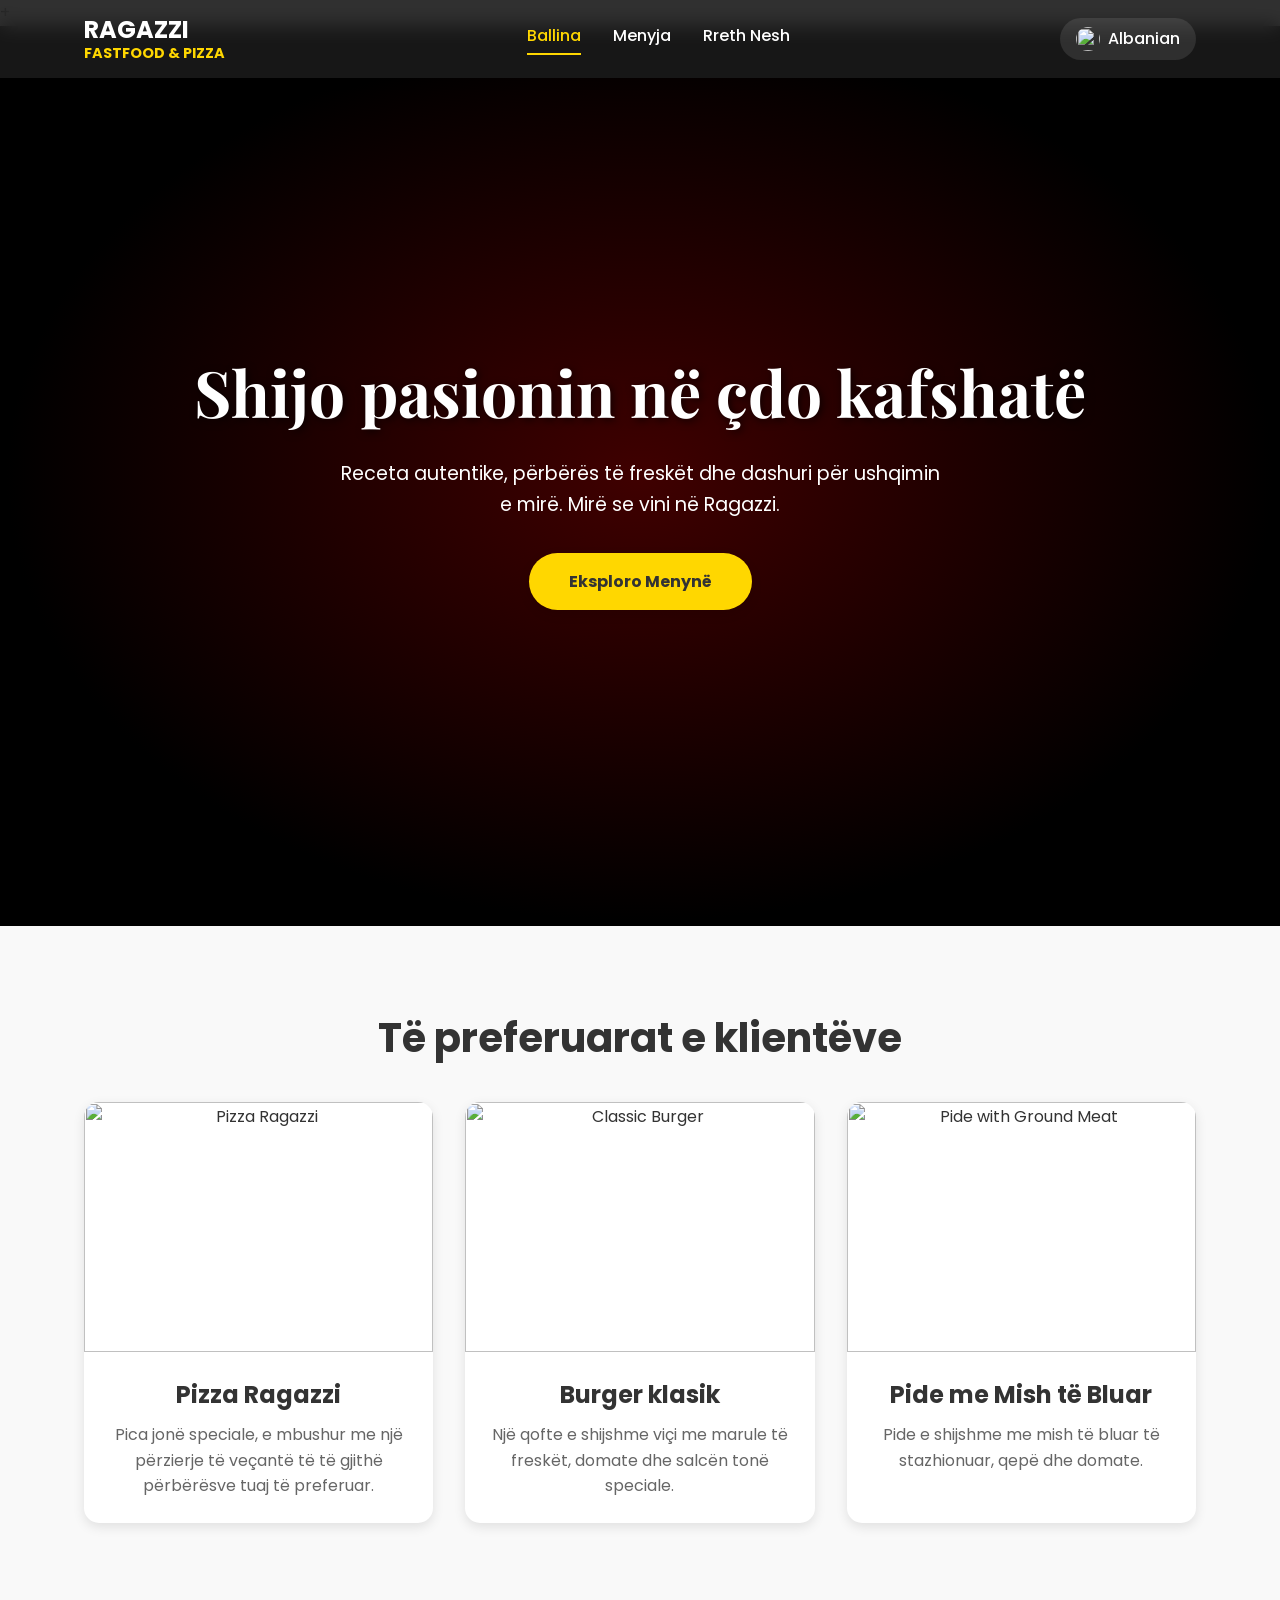
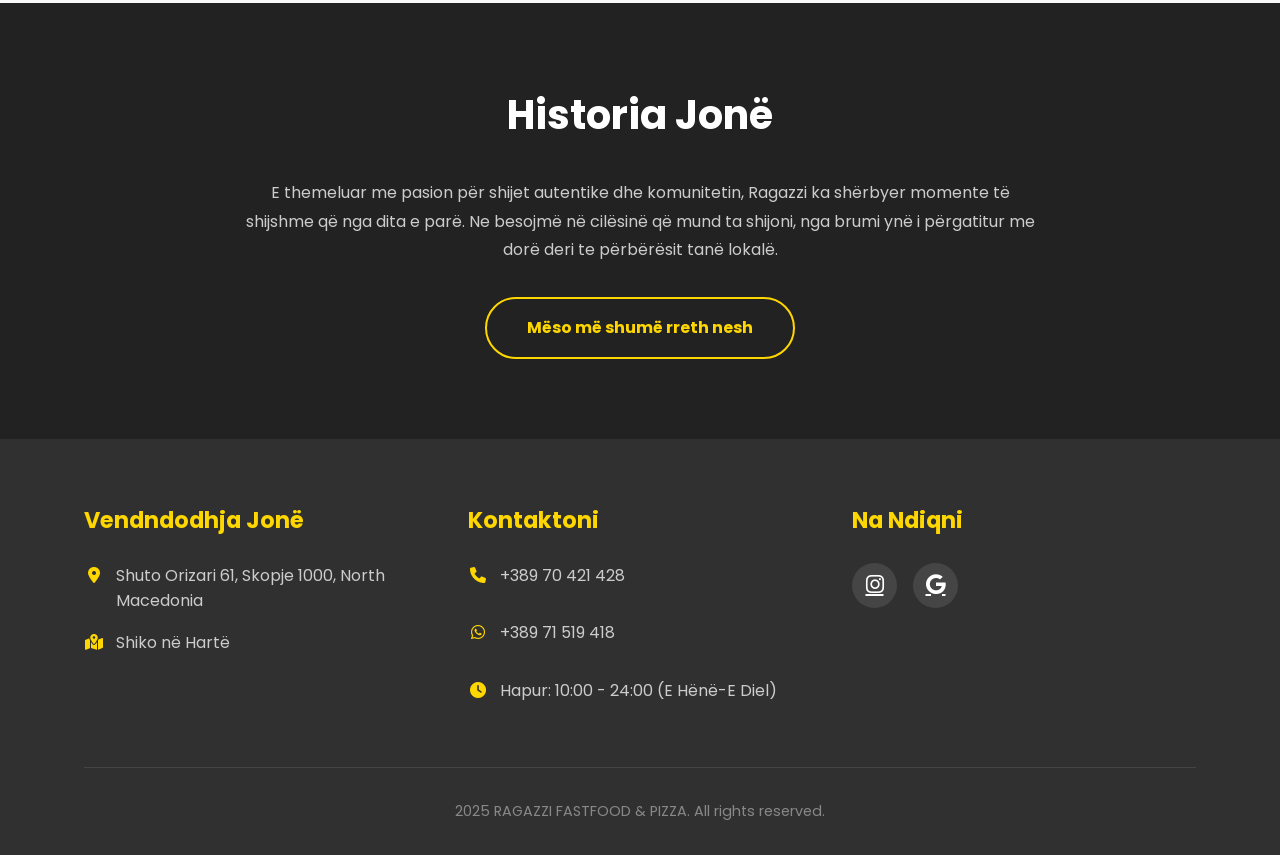
==== index.html @ 3dfbdd06 "Update index.html" ====
+<!DOCTYPE html>
<html lang="en">
<head>
    <meta charset="UTF-8">
    <meta name="viewport" content="width=device-width, initial-scale=1.0">
    <meta name="description" content="Experience the best pizza and fast food in Skopje at Ragazzi. We serve authentic recipes made with fresh ingredients, from signature pizzas to juicy burgers. Taste the passion!">
    <title>RAGAZZI FASTFOOD & PIZZA - Authentic Italian Taste</title>
    
    <!-- Google Fonts and Font Awesome -->
    <link rel="preconnect" href="https://fonts.googleapis.com">
    <link rel="preconnect" href="https://fonts.gstatic.com" crossorigin>
    <link href="https://fonts.googleapis.com/css2?family=Poppins:wght@300;400;500;600;700&family=Playfair+Display:wght@700&display=swap" rel="stylesheet">
    <link rel="stylesheet" href="https://cdnjs.cloudflare.com/ajax/libs/font-awesome/6.0.0-beta3/css/all.min.css">
    
    <!-- Stylesheet -->
    <link rel="stylesheet" href="styles.css">

    <!-- === FAVICON & APP ICONS (NEW) === -->
    <link rel="apple-touch-icon" sizes="180x180" href="logo.png">
    <link rel="icon" type="image/png" sizes="32x32" href="logo.png">
    <link rel="icon" type="image/png" sizes="16x16" href="logo.png">
    <link rel="shortcut icon" href="logo.png">
</head>
<body>
    <div id="floating-elements"></div>

    <header class="header">
        <div class="container">
            <div class="logo">RAGAZZI<br><span>FASTFOOD & PIZZA</span></div>
            <nav class="main-nav">
                <a href="#home" class="active" data-page="home-page" data-lang="home">Home</a>
                <a href="#menu" data-page="menu-page" data-lang="menu">Menu</a>
                <a href="about.html" data-lang="about">About Us</a>
            </nav>
            <div class="header-actions">
                <div class="language-switcher">
                    <div class="selected-lang">
                        <img src="https://flagcdn.com/gb.svg" alt="English Flag">
                        <span data-lang-key="en">English</span>
                    </div>
                    <div class="lang-dropdown">
                        <a href="#" data-lang-code="en"><img src="https://flagcdn.com/gb.svg" alt="English Flag"> English</a>
                        <a href="#" data-lang-code="sq"><img src="https://flagcdn.com/al.svg" alt="Albanian Flag"> Albanian</a>
                        <a href="#" data-lang-code="mk"><img src="https://flagcdn.com/mk.svg" alt="Macedonian Flag"> Macedonian</a>
                        <a href="#" data-lang-code="tr"><img src="https://flagcdn.com/tr.svg" alt="Turkish Flag"> Turkish</a>
                    </div>
                </div>
                <div class="mobile-nav-toggle"><i class="fas fa-bars"></i></div>
            </div>
        </div>
    </header>

    <main>
        <section id="home-page" class="page">
            <div class="hero">
                <div class="hero-content">
                    <h1 data-lang="heroTitle">Taste the Passion in Every Slice</h1>
                    <p data-lang="heroSubtitle">Authentic recipes, fresh ingredients, and a love for great food. Welcome to Ragazzi.</p>
                    <a href="#menu" class="btn-primary page-switcher" data-page="menu-page" data-lang="exploreMenu">Explore Our Menu</a>
                </div>
            </div>

            <section class="featured-items">
                <div class="container">
                    <h2 data-lang="fanFavorites">Our Fan Favorites</h2>
                    <div class="items-grid">
                        <a href="#" class="item-card" data-menu-target="PIZZA" data-item-target="PIZZA RAGAZZI">
                            <img src="https://i.imgur.com/6N3P5gn.png" alt="Pizza Ragazzi" onerror="this.onerror=null;this.src='https://placehold.co/400x250/ccc/fff?text=Pizza+Ragazzi';">
                            <h3 data-lang="fanPizzaTitle">Pizza Ragazzi</h3>
                            <p data-lang="fanPizzaDesc">Our signature pizza, loaded with a special mix of all your favorite toppings.</p>
                        </a>
                        <a href="#" class="item-card" data-menu-target="BURGER" data-item-target="CLASSIC BURGER">
                            <img src="https://i.imgur.com/j4XFRfn.png" alt="Classic Burger" onerror="this.onerror=null;this.src='https://placehold.co/400x250/ccc/fff?text=Classic+Burger';">
                            <h3 data-lang="fanBurgerTitle">Classic Burger</h3>
                            <p data-lang="fanBurgerDesc">A juicy beef patty with fresh lettuce, tomato, and our signature sauce.</p>
                        </a>
                        <a href="#" class="item-card" data-menu-target="PIDE" data-item-target="PIDE WITH GROUND MEAT">
                            <img src="https://i.imgur.com/iV8bvsY.png" alt="Pide with Ground Meat" onerror="this.onerror=null;this.src='https://placehold.co/400x250/ccc/fff?text=Pide';">
                            <h3 data-lang="fanPideTitle">Pide Me Mish Te Bluar</h3>
                            <p data-lang="fanPideDesc">Flavorful flatbread with seasoned ground meat, onions, and tomatoes.</p>
                        </a>
                    </div>
                </div>
            </section>

            <section class="about-preview">
                <div class="container">
                    <div class="about-preview-content">
                        <h2 data-lang="ourStory">Our Story</h2>
                        <p data-lang="ourStoryPreview">Founded on a passion for authentic flavors and community, Ragazzi has been serving up delicious moments since day one. We believe in quality you can taste, from our hand-tossed dough to our locally sourced ingredients.</p>
                        <a href="about.html" class="btn-secondary" data-lang="learnMore">Learn More About Us</a>
                    </div>
                </div>
            </section>
        </section>

        <section id="menu-page" class="page">
             <div id="menu-page-container">
                <nav class="menu-nav-links desktop-nav">
                    <a href="#" class="active" data-menu="PIZZA" data-lang="menu_cat_pizza">PIZZA</a>
                    <a href="#" data-menu="BAGUETTE" data-lang="menu_cat_baguette">BAGUETTE</a>
                    <a href="#" data-menu="PIDE" data-lang="menu_cat_pide">PIDE</a>
                    <a href="#" data-menu="PORTION" data-lang="menu_cat_portion">PORTION</a>
                    <a href="#" data-menu="TOSTA" data-lang="menu_cat_tosta">TOAST</a>
                    <a href="#" data-menu="BURGER" data-lang="menu_cat_burger">BURGER</a>
                    <a href="#" data-menu="LAHMAXHUN" data-lang="menu_cat_lahmacun">LAHMAJUN</a>
                    <a href="#" data-menu="PIZZA FOR KIDS" data-lang="menu_cat_pizza_for_kids">PIZZA FOR KIDS</a>
                    <a href="#" data-menu="EXTRAS" data-lang="menu_cat_extras">EXTRAS</a>
                </nav>
                
                <div class="category-scroller-container mobile-nav">
                    <div class="category-scroller">
                        <a href="#" class="category-chip active" data-menu="PIZZA"><i class="fas fa-pizza-slice"></i><span data-lang="menu_cat_pizza">PIZZA</span></a>
                        <a href="#" class="category-chip" data-menu="BURGER"><i class="fas fa-burger"></i><span data-lang="menu_cat_burger">BURGER</span></a>
                        <a href="#" class="category-chip" data-menu="PIDE"><i class="fas fa-stroopwafel"></i><span data-lang="menu_cat_pide">PIDE</span></a>
                        <a href="#" class="category-chip" data-menu="BAGUETTE"><i class="fas fa-bread-slice"></i><span data-lang="menu_cat_baguette">BAGUETTE</span></a>
                        <a href="#" class="category-chip" data-menu="LAHMAXHUN"><i class="fas fa-utensils"></i><span data-lang="menu_cat_lahmacun">LAHMAJUN</span></a>
                        <a href="#" class="category-chip" data-menu="PORTION"><i class="fas fa-plate-wheat"></i><span data-lang="menu_cat_portion">PORTION</span></a>
                        <a href="#" class="category-chip" data-menu="TOSTA"><i class="fas fa-tarp"></i><span data-lang="menu_cat_tosta">TOAST</span></a>
                        <a href="#" class="category-chip" data-menu="PIZZA FOR KIDS"><i class="fas fa-child"></i><span data-lang="menu_cat_pizza_for_kids">PIZZA FOR KIDS</span></a>
                        <a href="#" class="category-chip" data-menu="EXTRAS"><i class="fas fa-plus-square"></i><span data-lang="menu_cat_extras">EXTRAS</span></a>
                    </div>
                </div>

                <div class="container">
                    <h1 id="menu-title">Pick Your Pizza</h1>
                    <div class="pizza-display">
                        <div class="size-selector-vertical">
                            <div class="size-option active" data-size="small">S</div>
                            <div class="size-option" data-size="medium">M</div>
                            <div class="size-option" data-size="family">F</div>
                        </div>
                        <div class="pizza-content">
                            <div class="pizza-image-container">
                                <img id="pizza-image" src="https://i.imgur.com/YSLS4Pp.png" alt="Food item">
                            </div>
                            <div class="pizza-info">
                                <h2 id="pizza-name">Item Name</h2>
                                <p id="pizza-description" class="pizza-description">Description will appear here</p>
                            </div>
                            <div class="ingredients" id="ingredients-list"></div>
                            <div class="pizza-navigation">
                                <button id="prev-pizza" class="nav-btn"><i class="fas fa-chevron-left"></i></button>
                                <button id="order-now-btn" class="order-now-btn" data-lang="orderNow">Order Now</button>
                                <button id="next-pizza" class="nav-btn"><i class="fas fa-chevron-right"></i></button>
                            </div>
                        </div>
                    </div>
                </div>
            </div>
        </section>
    </main>

    <div id="phone-modal" class="phone-modal">
        <div class="phone-modal-content">
            <span class="close-modal">×</span>
            <h3 data-lang="modalTitle">Call or Message Us</h3>
            <p data-lang="modalSubtitle">Please choose an option below:</p>
            <a href="tel:+38970421428" class="phone-number"><i class="fas fa-phone"></i> <span data-lang="callUs">Call Us</span></a>
            <a href="https://wa.me/38971519418" target="_blank" class="whatsapp-btn"><i class="fab fa-whatsapp"></i> <span data-lang="chatOnWhatsApp">Chat on WhatsApp</span></a>
            <p class="opening-hours" data-lang="openingHours">We're open: 10:00 AM - 12:00 AM</p>
        </div>
    </div>

    <footer class="footer">
        <div class="container">
            <div class="footer-content">
                <div class="footer-section">
                    <h3 data-lang="footerLocation">Our Location</h3>
                    <p><i class="fas fa-map-marker-alt"></i> <span>Shuto Orizari 61, Skopje 1000, North Macedonia</span></p>
                    <p><a href="https://www.google.com/maps/dir//Shuto+Orizari+61,+Skopje+1000,+North+Macedonia/@42.0305661,21.3462518,12z/data=!3m1!4b1!4m8!4m7!1m0!1m5!1m1!1s0x135415005ac9d28f:0x5d657fdca8c53835!2m2!1d21.4286192!2d42.0305908?entry=ttu" target="_blank"><i class="fas fa-map-marked-alt"></i> <span data-lang="viewOnMap">View on Google Maps</span></a></p>
                </div>
                <div class="footer-section">
                    <h3 data-lang="footerContact">Contact Us</h3>
                    <p><i class="fas fa-phone"></i> <a href="tel:+38970421428">+389 70 421 428</a></p>
                    <p><i class="fab fa-whatsapp"></i> <a href="https://wa.me/38971519418" target="_blank">+389 71 519 418</a></p>
                    <p><i class="fas fa-clock"></i> <span data-lang="footerOpen">Open: 10:00 AM - 12:00 AM (Mon-Sun)</span></p>
                </div>
                <div class="footer-section">
                    <h3 data-lang="footerFollow">Follow Us</h3>
                    <div class="social-links">
                        <a href="https://www.instagram.com/ragazzipizzafastfood" target="_blank" aria-label="Instagram"><i class="fab fa-instagram"></i></a>
                        <a href="https://g.co/kgs/qPfLJbe" target="_blank" aria-label="Google Reviews"><i class="fab fa-google"></i></a>
                    </div>
                </div>
            </div>
            <div class="footer-bottom">
                <p> 2025 RAGAZZI FASTFOOD & PIZZA. All rights reserved.</p>
            </div>
        </div>
    </footer>
    <script src="script.js"></script>
</body>
</html>
---- styles.css ----
/* Global Styles & Variables */
:root {
    --primary-color: #2EAD56;
    --accent-color: #FFD700;
    --text-color: #333;
    --white: #fff;
    --light-bg: #f9f9f9;
    --shadow: 0 4px 12px rgba(0, 0, 0, 0.1);
    --shadow-hover: 0 8px 20px rgba(0, 0, 0, 0.15);
    --transition: all 0.3s ease;
    --bg-gradient: linear-gradient(135deg, #e74c3c, #c0392b);
}
* { margin: 0; padding: 0; box-sizing: border-box; }
html { scroll-behavior: smooth; -webkit-tap-highlight-color: transparent; overflow-x: hidden; }
body {
    font-family: 'Poppins', sans-serif;
    line-height: 1.6;
    color: var(--text-color);
    background: var(--white);
    position: relative;
    overflow-x: hidden;
}
body.mobile-nav-open { overflow: hidden; }
.container { width: 90%; max-width: 1200px; margin: 0 auto; padding: 0 20px; }
.page { display: none; animation: fadeIn 0.6s ease-in-out; overflow: hidden; }
.page.active { display: block; }
@keyframes fadeIn {
    from { opacity: 0; transform: translateY(20px); }
    to { opacity: 1; transform: translateY(0); }
}
.lang-switching [data-lang],
.lang-switching #pizza-name,
.lang-switching #pizza-description,
.lang-switching #menu-title {
    opacity: 0;
   transition: opacity 0.3s ease;
}

/* Header */
.header {
    background-color: rgba(26, 26, 26, 0.9);
    padding: 1rem 0;
    position: fixed;
    width: 100%;
    top: 0;
    z-index: 1000;
    transition: padding 0.3s ease;
    box-shadow: 0 2px 10px rgba(0, 0, 0, 0.2);
    backdrop-filter: blur(10px);
}
.header .container { display: flex; justify-content: space-between; align-items: center; }
.logo { font-size: 1.5rem; font-weight: 700; color: var(--white); text-transform: uppercase; line-height: 1.2; }
.logo span { font-size: 0.9rem; display: block; color: var(--accent-color); }
.main-nav { display: flex; align-items: center; }
.main-nav a {
    color: var(--white);
    text-decoration: none;
    font-weight: 500;
    margin-left: 2rem;
    padding-bottom: 5px;
    border-bottom: 2px solid transparent;
    transition: var(--transition);
}
.main-nav a:hover, .main-nav a.active { color: var(--accent-color); border-bottom-color: var(--accent-color); }
.header-actions { display: flex; align-items: center; gap: 1rem; }
.mobile-nav-toggle { display: none; color: var(--white); font-size: 1.5rem; cursor: pointer; z-index: 1001; }

/* Language Switcher */
.language-switcher { position: relative; }
.selected-lang { display: flex; align-items: center; cursor: pointer; padding: 0.5rem 1rem; border-radius: 50px; background-color: rgba(255, 255, 255, 0.1); transition: background-color 0.3s ease; }
.selected-lang:hover { background-color: rgba(255, 255, 255, 0.2); }
.selected-lang img { width: 24px; height: 24px; margin-right: 0.5rem; border-radius: 50%; }
.selected-lang span { color: var(--white); font-weight: 500; }
.lang-dropdown {
    position: absolute;
    top: 120%;
    right: 0;
    background-color: var(--white);
    border-radius: 8px;
    box-shadow: 0 4px 20px rgba(0,0,0,0.15);
    padding: 0.5rem;
    width: max-content;
    opacity: 0;
    visibility: hidden;
    transform: translateY(10px);
    transition: opacity 0.3s ease, transform 0.3s ease, visibility 0.3s;
}
.language-switcher.open .lang-dropdown { opacity: 1; visibility: visible; transform: translateY(0); }
.lang-dropdown a { display: flex; align-items: center; padding: 0.75rem 1rem; text-decoration: none; color: var(--text-color); transition: background-color 0.2s ease; border-radius: 4px; }
.lang-dropdown a:hover { background-color: var(--light-bg); }
.lang-dropdown img { width: 20px; height: 20px; margin-right: 0.75rem; border-radius: 50%; }

/* Hero Section */
.hero {
    background-color: #000; /* Fallback */
    background-image: 
        radial-gradient(ellipse at center, rgba(210, 0, 0, 0.3) 0%, rgba(0, 0, 0, 0.9) 70%),
        url('https://www.pngall.com/wp-content/uploads/2017/01/Albanian-Eagle-PNG-Image.png');
    background-size: 
        100% 100%,
        60% auto;
    background-position: 
        center center,
        center center;
    background-repeat: 
        no-repeat,
        no-repeat;
    height: 100vh;
    display: flex;
    align-items: center;
    justify-content: center;
    text-align: center;
    color: var(--white);
    position: relative; /* For potential pseudo-elements if needed */
}
.hero-content h1 { font-family: 'Playfair Display', serif; font-size: 4rem; margin-bottom: 1rem; text-shadow: 2px 2px 8px rgba(0,0,0,0.7); }
.hero-content p { font-size: 1.2rem; max-width: 600px; margin: 0 auto 2rem; }
.btn-primary, .btn-secondary { padding: 1rem 2.5rem; text-decoration: none; border-radius: 50px; font-weight: 700; transition: var(--transition); display: inline-block; }
.btn-primary { background: var(--accent-color); color: var(--text-color); box-shadow: var(--shadow); }
.btn-secondary { background: transparent; border: 2px solid var(--accent-color); color: var(--accent-color); }
.btn-primary:hover, .btn-secondary:hover { transform: translateY(-3px); box-shadow: var(--shadow-hover); }
.btn-secondary:hover { background: var(--accent-color); color: var(--text-color); }

/* Content Sections */
.featured-items, .about-preview, .about-page { padding: 5rem 0; }
.featured-items { background: var(--light-bg); }
.about-preview { background: #222; color: var(--white); text-align: center; }
.featured-items h2, .about-preview h2, .about-section h1, .about-section h2 { text-align: center; font-size: 2.5rem; margin-bottom: 2rem; }
.about-section h1, .about-section h2 { font-family: 'Playfair Display', serif; margin-top: 3rem; margin-bottom: 0.75rem; }
.about-section:first-child h1 { margin-top: 0; }
.about-preview p, .about-text p { max-width: 800px; margin: 0 auto 2rem; line-height: 1.8; color: #ccc; }
.about-text p, .pizzaiolo-section p { color: #555; }
.items-grid { display: grid; grid-template-columns: repeat(auto-fit, minmax(300px, 1fr)); gap: 2rem; }
.item-card { background: var(--white); border-radius: 15px; overflow: hidden; box-shadow: var(--shadow); text-align: center; transition: var(--transition); cursor: pointer; }
.item-card:hover { transform: translateY(-10px); box-shadow: var(--shadow-hover); }

/* MODIFICATION: Style for the new <a> wrapper on item cards */
a.item-card {
    text-decoration: none;
    color: inherit;
    display: block;
}

.item-card img { width: 100%; height: 250px; object-fit: cover; }
.item-card h3 { font-size: 1.5rem; margin: 1.5rem 0 0.5rem; }
.item-card p { padding: 0 1.5rem 1.5rem; color: #666; }
.pizzaiolo-section { display: flex; flex-direction: column; align-items: center; text-align: center; }
.pizzaiolo-section img { width: 200px; height: 200px; border-radius: 50%; object-fit: cover; margin-bottom: 1.5rem; border: 5px solid var(--white); box-shadow: var(--shadow); }

.pizzaiolo-section .title {
    font-weight: 700;
    color: var(--primary-color);
    margin-bottom: 1rem;
}
.community-gallery { display: grid; grid-template-columns: repeat(auto-fit, minmax(280px, 1fr)); gap: 1.5rem; margin-top: 2rem; }
.community-gallery img, .about-hero-image { width: 100%; object-fit: cover; border-radius: 15px; box-shadow: var(--shadow); transition: var(--transition); }
.community-gallery img { height: 250px; }
.community-gallery img:hover { transform: scale(1.05); box-shadow: var(--shadow-hover); }

/* Menu Page */
#menu-page-container { width: 100vw; padding: 80px 0 4rem; background: var(--bg-gradient); min-height: 100vh; position: relative; overflow-x: hidden; transition: background 0.5s ease; }
.menu-nav-links.desktop-nav { display: flex; gap: 0.5rem; align-items: center; flex-wrap: wrap; justify-content: center; background: rgba(0,0,0,0.2); padding: 1rem; }
.menu-nav-links a { color: var(--white); text-decoration: none; font-weight: 500; text-transform: uppercase; font-size: 0.8rem; padding: 0.5rem 1rem; border-radius: 20px; transition: all 0.3s ease; }
.menu-nav-links a:hover, .menu-nav-links a.active { color: #000; background: var(--accent-color); }
#menu-title { text-align: center; color: var(--white); margin: 2rem 0; font-size: 2.5rem; text-shadow: 2px 2px 4px rgba(0,0,0,0.2); }
.pizza-display {
    display: flex;
    align-items: center;
    justify-content: center;
    gap: 1rem;
    max-width: 1200px;
    margin: 0 auto;
    padding: 2rem 1.5rem;
    position: relative;
    z-index: 2;
    background: rgba(255, 255, 255, 0.1);
    backdrop-filter: blur(10px);
    border-radius: 20px;
    box-shadow: var(--shadow);
    border: 1px solid rgba(255, 255, 255, 0.1);
}
.size-selector-vertical { display: flex; flex-direction: column; gap: 1rem; }
.size-option { width: 50px; height: 50px; border-radius: 50%; display: flex; align-items: center; justify-content: center; background: rgba(255, 255, 255, 0.1); color: var(--white); font-weight: bold; cursor: pointer; transition: all 0.3s ease; border: 2px solid rgba(255,255,255,0.2); }
.size-option:hover { background: rgba(255, 255, 255, 0.2); transform: scale(1.1); }
.size-option.active { background: var(--accent-color); color: #000; border-color: var(--accent-color); box-shadow: 0 0 15px rgba(255,215,0,0.5); transform: scale(1.1); }
.pizza-content {
    display: flex;
    flex-direction: column;
    align-items: center;
    justify-content: center;
    gap: 0.75rem;
    flex-grow: 1;
    width: 100%;
}
.pizza-image-container { 
    width: 100%; 
    max-width: 380px;
    aspect-ratio: 1/1; 
    margin-bottom: 0.5rem;
}
#pizza-image { width: 100%; height: 100%; object-fit: contain; transition: transform 0.4s ease; }
.pizza-info {
    text-align: center;
    display: flex;
    flex-direction: column;
    align-items: center;
    gap: 0.25rem;
}
#pizza-name { 
    font-size: 2.2rem; 
    color: var(--white); 
    text-transform: uppercase; 
    font-weight: 700; 
}
.pizza-description { 
    font-size: 1.1rem; 
    color: #eee; 
    max-width: 100%;
    white-space: nowrap;
    overflow: hidden;
    text-overflow: ellipsis;
    padding: 0 1rem;
}
.ingredients { 
    display: flex; 
    flex-wrap: wrap; 
    justify-content: center; 
    gap: 0.75rem; 
    margin: 0.75rem 0;
    max-width: 90%;
}
.ingredients span { background: rgba(255,255,255,0.1); padding: 0.4rem 0.9rem; border-radius: 20px; font-size: 0.9rem; color: var(--white); backdrop-filter: blur(5px); }
.pizza-navigation { 
    display: flex; 
    justify-content: center; 
    align-items: center; 
    width: 100%; 
    margin-top: 1rem;
    gap: 1rem;
    padding: 0 1rem;
}
.nav-btn { background: rgba(255,255,255,0.2); border: 1px solid rgba(255,255,255,0.3); color: var(--white); width: 55px; height: 55px; border-radius: 50%; cursor: pointer; font-size: 1.2rem; transition: all 0.3s ease; backdrop-filter: blur(5px); display: flex; justify-content: center; align-items: center; padding: 1rem; line-height: 1; }
.order-now-btn { background: var(--accent-color); color: var(--text-color); border: none; padding: 1rem 3rem; font-size: 1.1rem; font-weight: bold; border-radius: 50px; cursor: pointer; transition: all 0.3s ease; text-transform: uppercase; white-space: nowrap; min-width: 180px; text-align: center; box-shadow: 0 4px 15px rgba(0,0,0,0.2); }
.nav-btn:hover { background: rgba(255,215,0,0.2); }
.order-now-btn:hover { transform: translateY(-3px); box-shadow: var(--shadow-hover); }
.pizza-image-container, .pizza-info, .ingredients { transition: opacity 0.4s ease, transform 0.4s cubic-bezier(0.68, -0.55, 0.27, 1.55); }
.pizza-display.is-navigating .pizza-image-container, .pizza-display.is-navigating .pizza-info, .pizza-display.is-navigating .ingredients { opacity: 0; transform: translateY(30px); }
.pizza-display.is-navigating #pizza-image { transform: scale(0.7); }

/* Floating Emojis & Phone Modal */
#floating-elements { position: absolute; top: 0; left: 0; width: 100%; height: 100%; pointer-events: none; z-index: 1; }
.floating-emoji { position: absolute; font-size: 2rem; opacity: 0; animation: floatUp 15s linear infinite; }
@keyframes floatUp {
    0% { transform: translateY(100vh) scale(0); opacity: 0; }
    10% { opacity: 0.1; }
    90% { opacity: 0.1; }
    100% { transform: translateY(-100px) scale(1.5); opacity: 0; }
}
.phone-modal { display: none; position: fixed; top: 0; left: 0; width: 100%; height: 100%; background: rgba(0,0,0,0.8); z-index: 2000; justify-content: center; align-items: center; opacity: 0; transition: opacity 0.3s ease; }
.phone-modal.show { display: flex; opacity: 1; }
.phone-modal-content { background: var(--white); padding: 2.5rem; border-radius: 15px; text-align: center; max-width: 400px; width: 90%; position: relative; box-shadow: 0 10px 30px rgba(0,0,0,0.3); transform: scale(0.9); transition: transform 0.3s ease; display: flex; flex-direction: column; align-items: center; gap: 1rem; }
.phone-modal.show .phone-modal-content { transform: scale(1); }
.close-modal { position: absolute; top: 1rem; right: 1.5rem; font-size: 1.8rem; cursor: pointer; color: #666; }
.phone-modal-content a { display: inline-flex; align-items: center; justify-content: center; gap: 0.8rem; padding: 12px 20px; border-radius: 30px; text-decoration: none; font-weight: 600; font-size: 1.1rem; width: 90%; max-width: 280px; color: var(--white); }
.phone-number { background-color: #555; }
.whatsapp-btn { background-color: #25D366; }

/* Footer */
.footer {
    background-color: rgba(26, 26, 26, 0.9);
    backdrop-filter: blur(10px);
    color: var(--white);
    padding: 4rem 0 2rem;
}
.footer-content { display: grid; grid-template-columns: repeat(auto-fit, minmax(250px, 1fr)); gap: 2.5rem; margin-bottom: 3rem; }


.footer-section h3 { color: var(--accent-color); font-size: 1.4rem; margin-bottom: 1.5rem; }
.footer-section p,
.footer-section a:not(.social-links a) {
    color: #ccc;
    margin-bottom: 1rem;
    display: flex;
    align-items: flex-start; /* Align icon to the top of the text block */
    gap: 0.75rem;
    text-decoration: none;
}
.footer-section p i,
.footer-section a:not(.social-links a) i {
    color: var(--accent-color);
    width: 20px;
    flex-shrink: 0;
    text-align: center;
    margin-top: 4px; /* Nudge icon down for perfect visual alignment */
}
.footer-section .info-text {
    align-self: center;
}

.social-links { display: flex; gap: 1rem; }
.social-links a { display: flex; align-items: center; justify-content: center; width: 45px; height: 45px; background: rgba(255, 255, 255, 0.1); border-radius: 50%; color: var(--white); font-size: 1.3rem; transition: all 0.3s ease; }
.social-links a:hover { background: var(--accent-color); color: #000; transform: translateY(-3px); }
.footer-bottom { text-align: center; padding-top: 2rem; border-top: 1px solid rgba(255, 255, 255, 0.1); font-size: 0.9rem; color: #888; }

/* Mobile Category Scroller (Hidden on Desktop) */
.category-scroller-container.mobile-nav { display: none; }

/* === Responsive Design === */
@media (max-width: 992px) {
    /* Tablet & Mobile Navigation */
    .mobile-nav-toggle { display: block; }
    .main-nav {
        display: none;
        flex-direction: column;
        align-items: center;
        position: absolute;
        top: 100%;
        left: 0;
        width: 100%;
        background-color: rgba(26, 26, 26, 0.98);
        backdrop-filter: blur(15px);
        padding: 1rem 0;
        border-top: 1px solid rgba(255, 255, 255, 0.1);
        animation: slideDown 0.3s ease-in-out;
    }
    @keyframes slideDown {
        from { transform: translateY(-10px); opacity: 0; }
        to { transform: translateY(0); opacity: 1; }
    }
    .main-nav.mobile-open { display: flex; }
    .main-nav a { margin: 0.8rem 0; font-size: 1.1rem; border-bottom: none; }
    .main-nav a:hover, .main-nav a.active { border-bottom: none; }
    .selected-lang span { display: none; }
    .selected-lang { padding: 0.4rem; }
    .selected-lang img { margin-right: 0; }
    .lang-dropdown { background-color: #333; }
    .lang-dropdown a { color: var(--white); }
    .lang-dropdown a:hover { background-color: rgba(255,255,255,0.1); }
}

@media (max-width: 768px) {
    /* General Mobile Layout */
    .container { width: 95%; }
    .hero-content h1 { font-size: 2.8rem; }
    .hero-content p { font-size: 1.1rem; padding: 0 1rem; }

    /* Mobile Menu Categories */
    .menu-nav-links.desktop-nav { display: none; }
    .category-scroller-container.mobile-nav {
        display: block;
        padding: 0.5rem 0;
        margin-bottom: 1.5rem;
        background: rgba(0,0,0,0.15);
    }
    .category-scroller { display: flex; overflow-x: auto; scrollbar-width: none; -webkit-overflow-scrolling: touch; padding: 0.5rem 1rem; gap: 0.75rem; }
    .category-scroller::-webkit-scrollbar { display: none; }
    .category-chip { display: flex; align-items: center; gap: 0.5rem; padding: 0.6rem 1rem; border-radius: 50px; background: rgba(0,0,0,0.2); color: var(--white); font-size: 1rem; text-decoration: none; white-space: nowrap; transition: all 0.3s ease; border: 1px solid rgba(255,255,255,0.2); }
    .category-chip.active, .category-chip:hover { background: var(--accent-color); color: #000; transform: translateY(-2px); border-color: var(--accent-color); box-shadow: 0 4px 10px rgba(0,0,0,0.2); }

    /* Mobile Pizza Display */
    #menu-page-container { padding-top: 70px; }
    .pizza-display { flex-direction: column; padding: 1.5rem 1rem; width: 95%; }
    .size-selector-vertical { flex-direction: row; order: 2; margin: 1rem 0; }
    .pizza-content { order: 1; gap: 0.75rem; }
    .pizza-image-container { max-width: 65vw; }
    #pizza-name { font-size: 1.8rem; }
    .pizza-description { font-size: 0.95rem; white-space: normal; } /* Allow wrapping on small screens */
    .pizza-navigation { justify-content: center; gap: 1rem; padding: 0 1rem; }
    .nav-btn { width: 45px; height: 45px; font-size: 1rem; }
    .order-now-btn { padding: 0.7rem 1.5rem; font-size: 1rem; flex-grow: 0; }
    
    /* Mobile Footer */
    .footer-content { text-align: left; }
    .social-links, .footer-section p { justify-content: flex-start; }
}

@media (max-width: 480px) {
    /* Small Phone Layout */
    .hero-content h1 { font-size: 2.2rem; }
    .hero-content p { font-size: 1rem; }
    .btn-primary, .btn-secondary { padding: 0.8rem 1.8rem; font-size: 0.9rem; }
    #menu-title { font-size: 2rem; }
    #pizza-name { font-size: 1.6rem; }
    .pizza-description { font-size: 0.9rem; }
    .ingredients span { font-size: 0.8rem; }
}
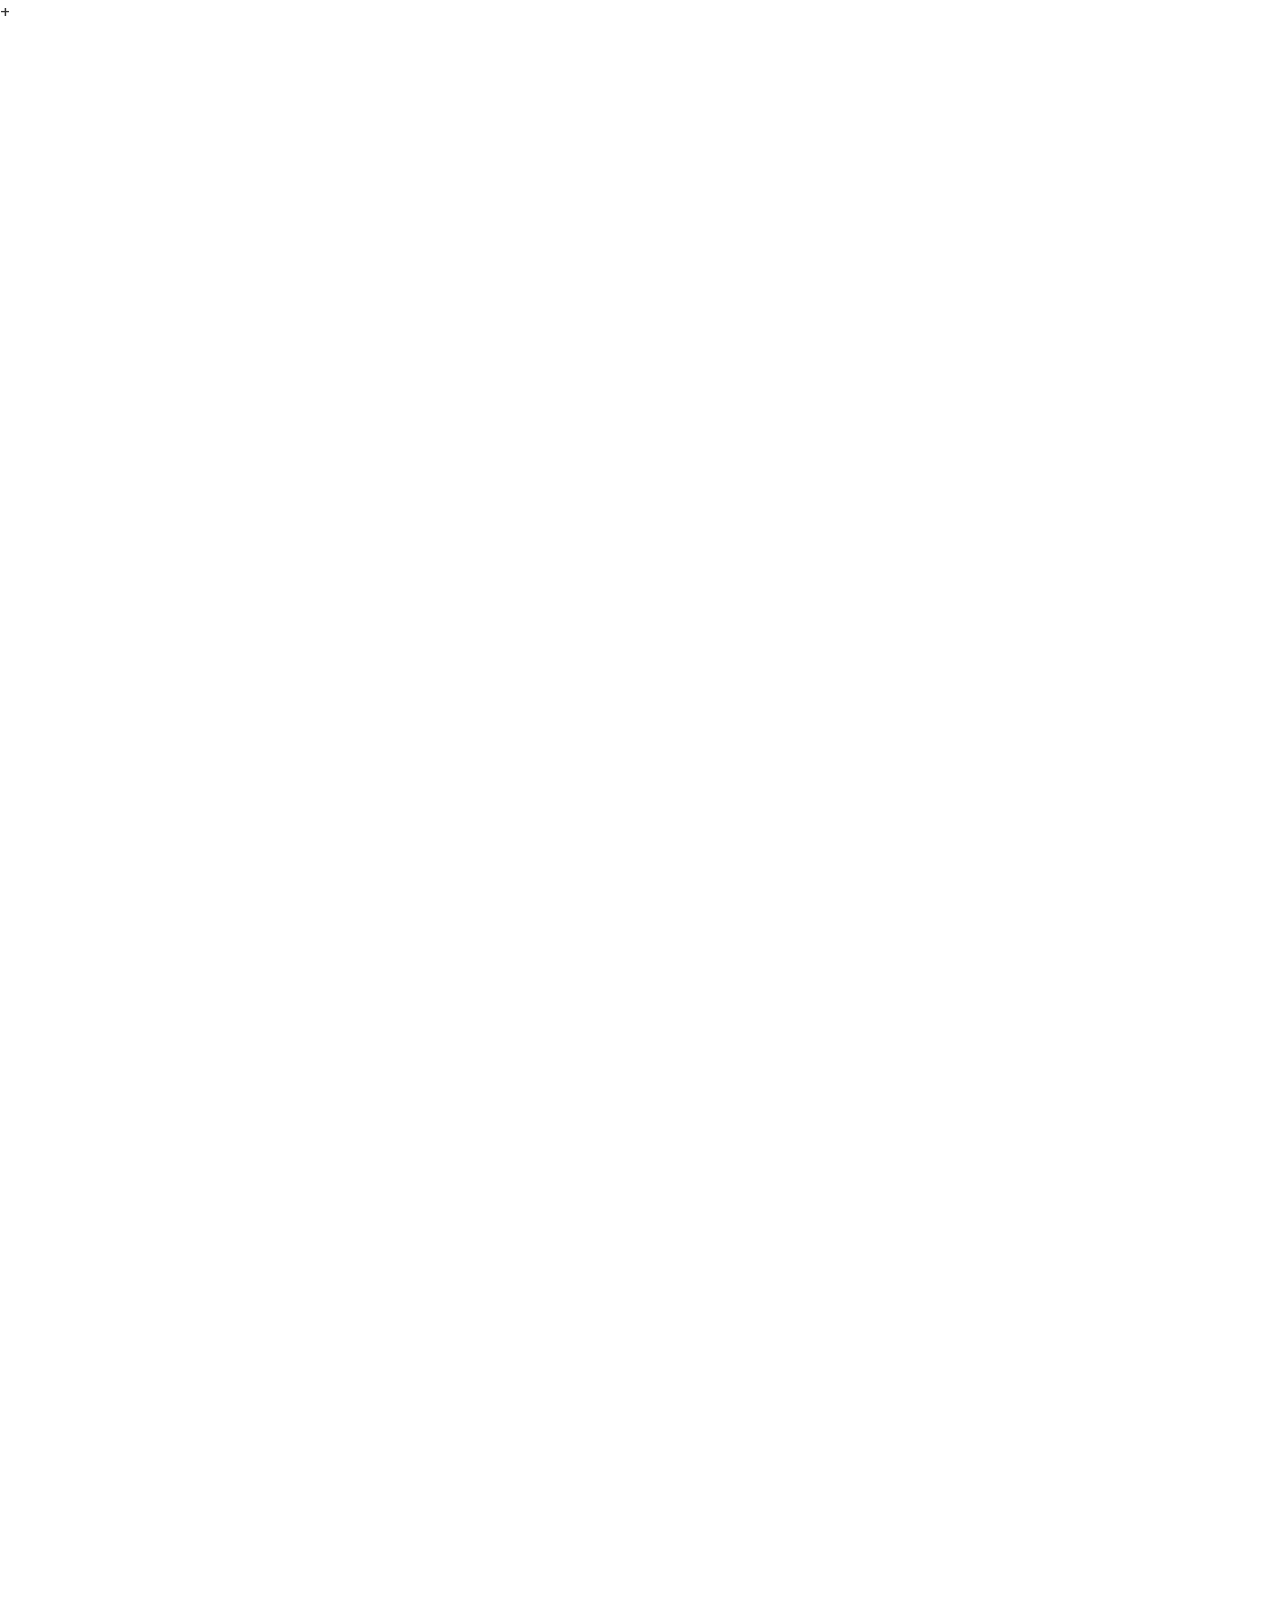
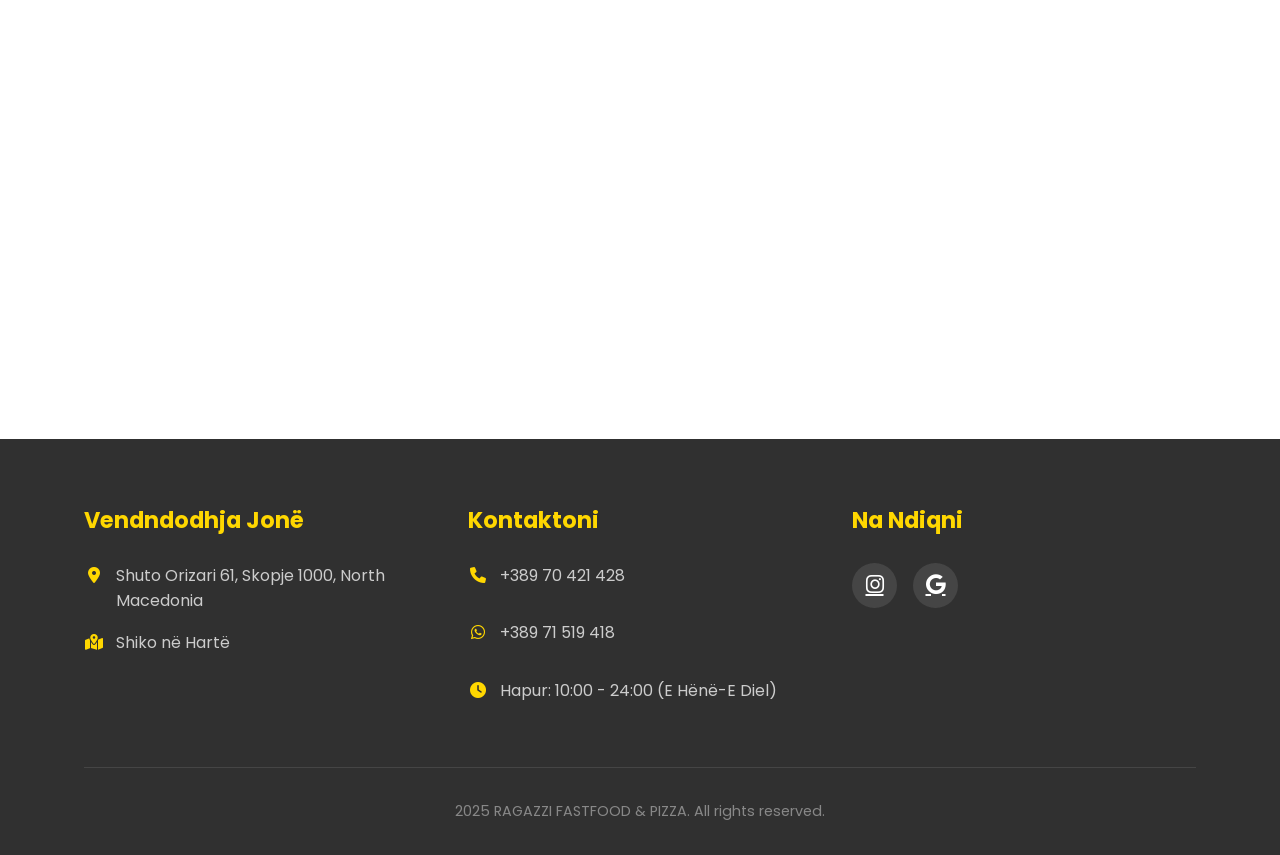
==== commit 20cfdf15: "Update index.html" ====
--- a/index.html
+++ b/index.html
@@ -20,6 +20,7 @@
     <link rel="icon" type="image/png" sizes="32x32" href="logo.png">
     <link rel="icon" type="image/png" sizes="16x16" href="logo.png">
     <link rel="shortcut icon" href="logo.png">
+    <style>body:not(.lang-ready) .header, body:not(.lang-ready) main { opacity: 0; } body.lang-ready .header, body.lang-ready main { opacity: 1; transition: opacity 0.15s ease; }</style>
 </head>
 <body>
     <div id="floating-elements"></div>
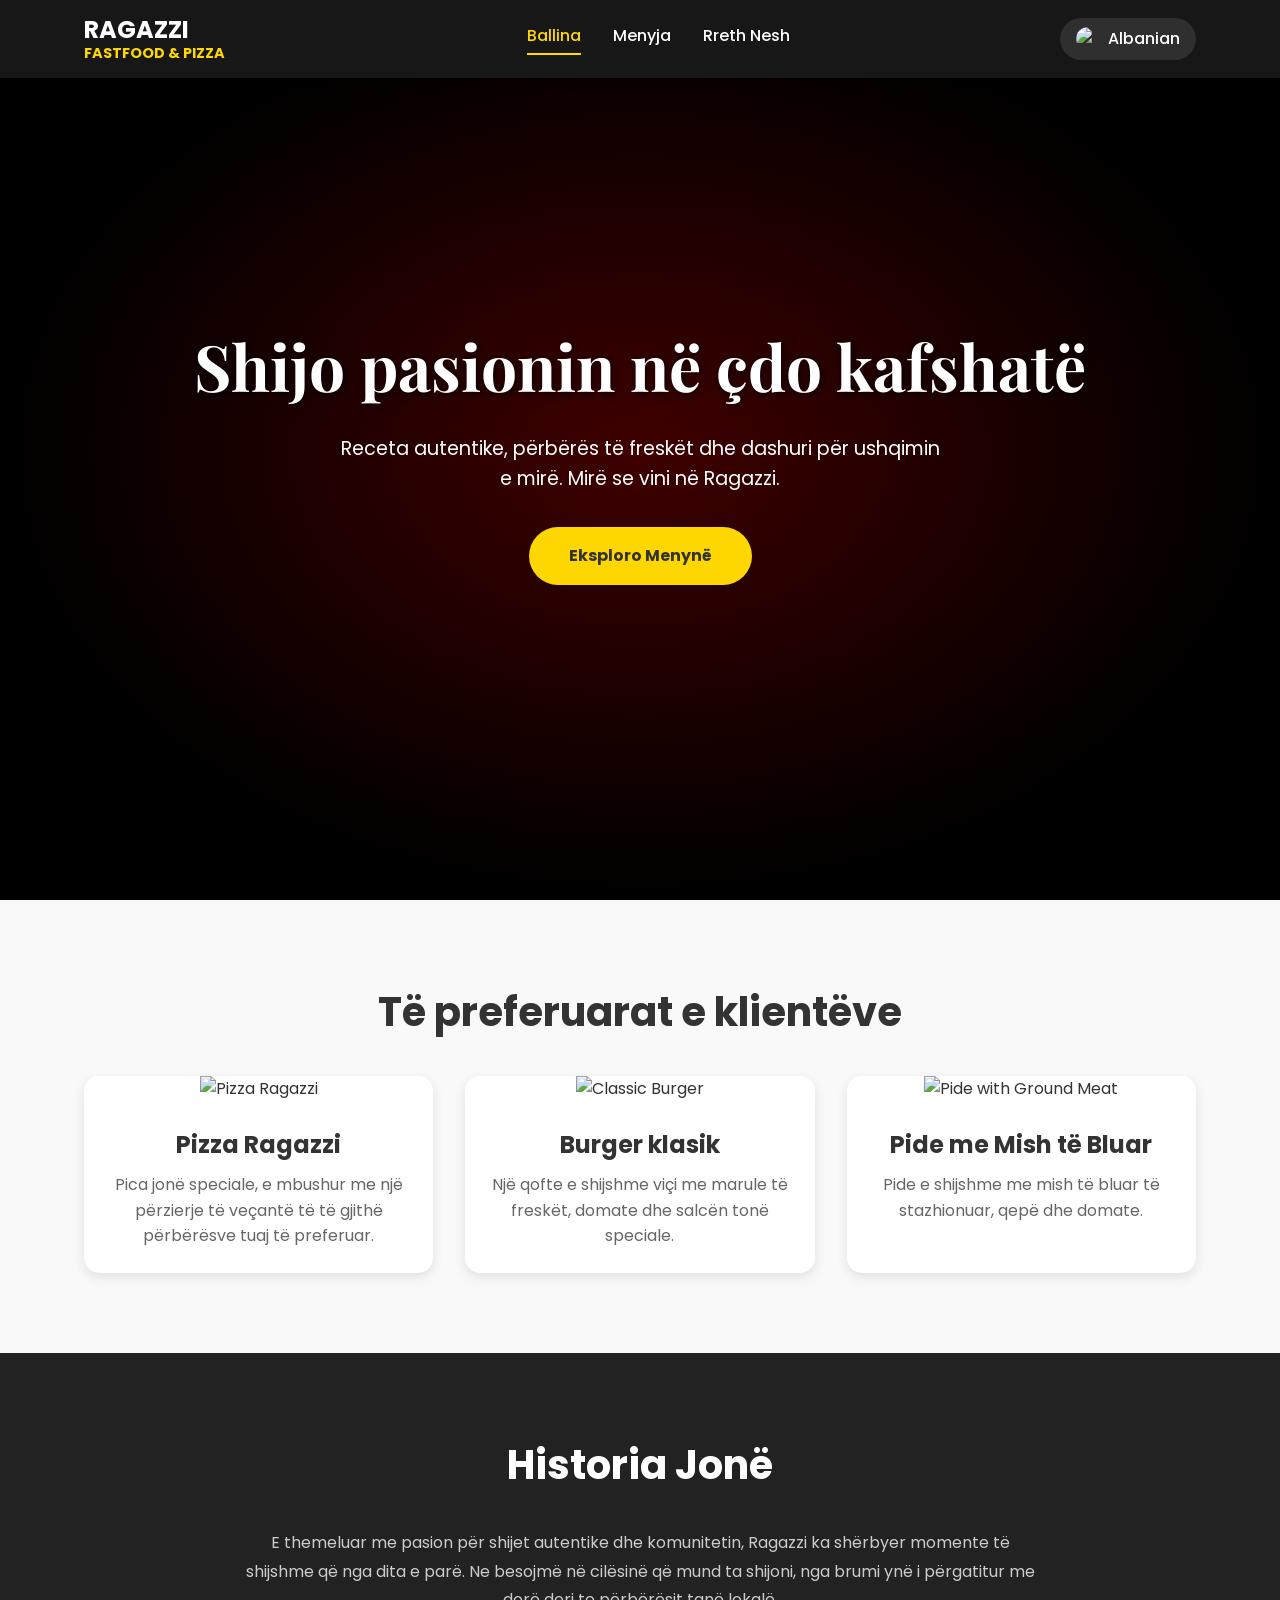
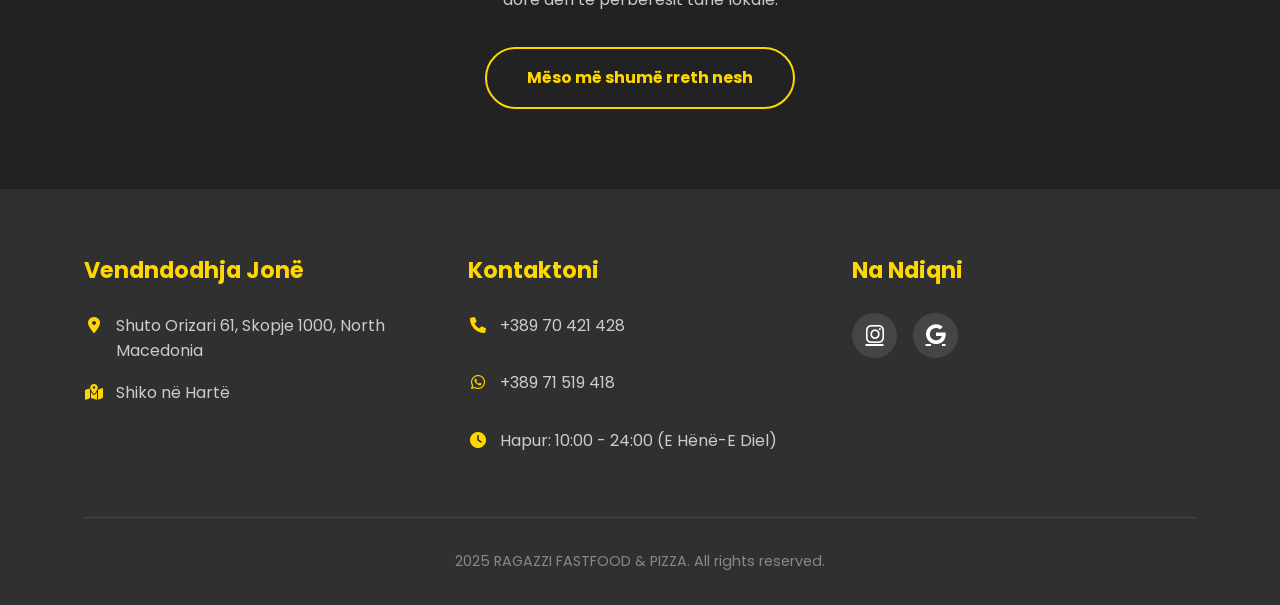
==== commit dcd4abad: "Update index.html" ====
--- a/index.html
+++ b/index.html
@@ -1,4 +1,4 @@
-+<!DOCTYPE html>
+<!DOCTYPE html>
 <html lang="en">
 <head>
     <meta charset="UTF-8">
@@ -52,7 +52,7 @@
     </header>
 
     <main>
-        <section id="home-page" class="page">
+        <section id="home-page" class="page active">
             <div class="hero">
                 <div class="hero-content">
                     <h1 data-lang="heroTitle">Taste the Passion in Every Slice</h1>
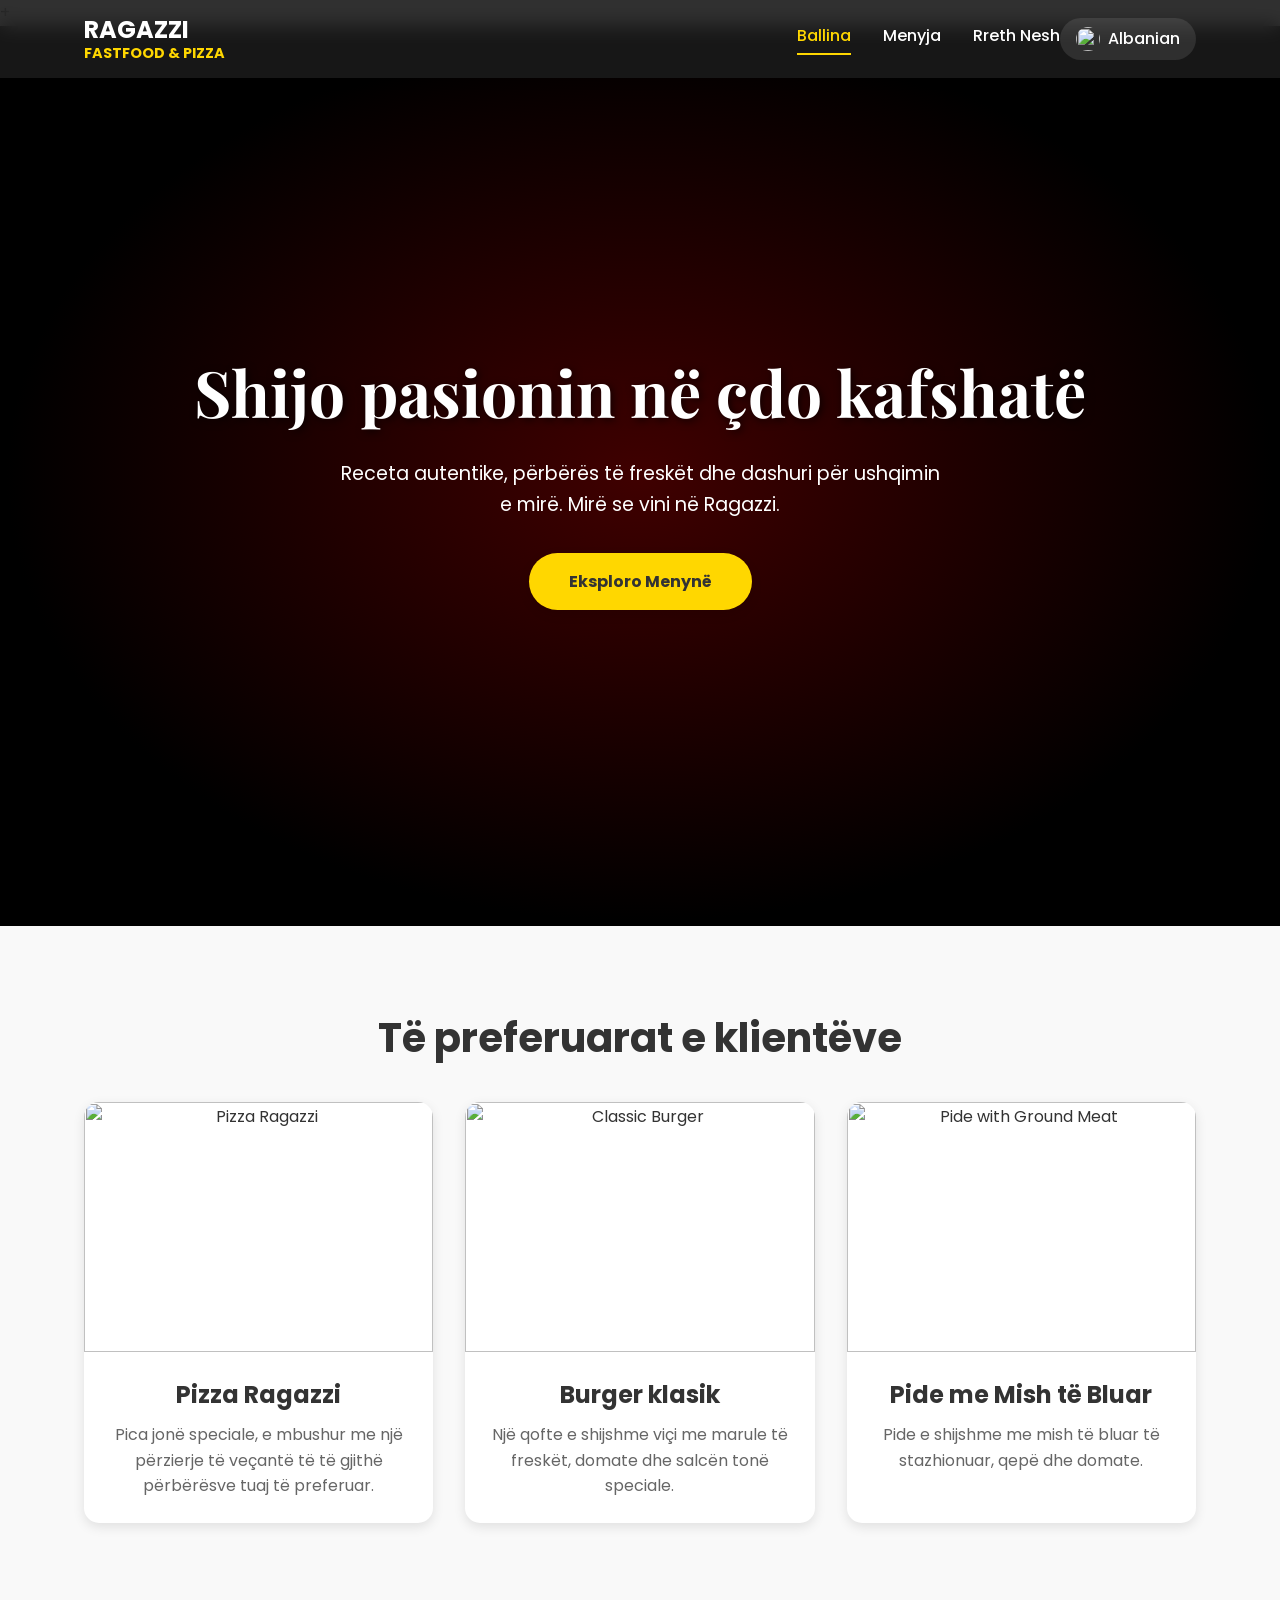
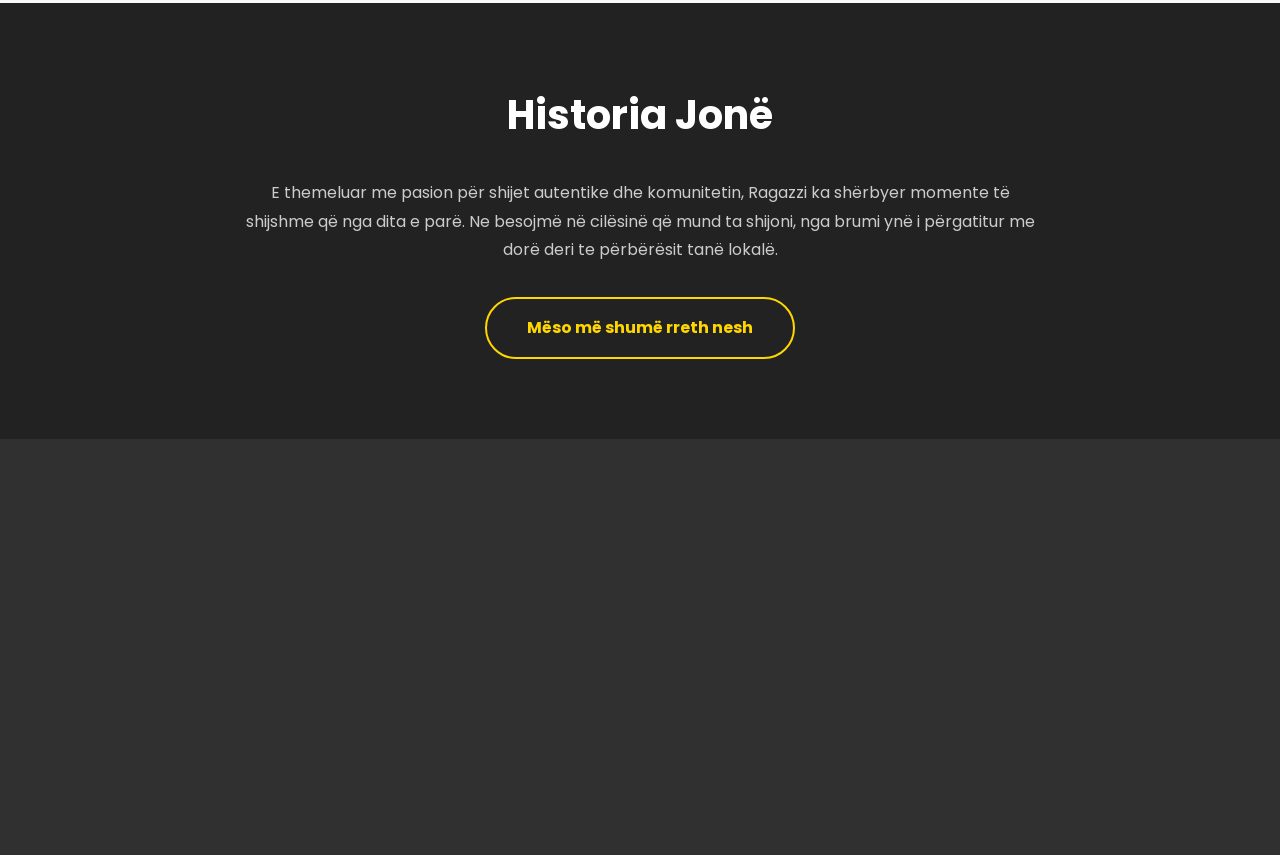
==== commit 0882adeb: "Update index.html" ====
--- a/index.html
+++ b/index.html
@@ -1,4 +1,4 @@
-<!DOCTYPE html>
++<!DOCTYPE html>
 <html lang="en">
 <head>
     <meta charset="UTF-8">
@@ -20,7 +20,6 @@
     <link rel="icon" type="image/png" sizes="32x32" href="logo.png">
     <link rel="icon" type="image/png" sizes="16x16" href="logo.png">
     <link rel="shortcut icon" href="logo.png">
-    <style>body:not(.lang-ready) .header, body:not(.lang-ready) main { opacity: 0; } body.lang-ready .header, body.lang-ready main { opacity: 1; transition: opacity 0.15s ease; }</style>
 </head>
 <body>
     <div id="floating-elements"></div>
@@ -32,8 +31,6 @@
                 <a href="#home" class="active" data-page="home-page" data-lang="home">Home</a>
                 <a href="#menu" data-page="menu-page" data-lang="menu">Menu</a>
                 <a href="about.html" data-lang="about">About Us</a>
-            </nav>
-            <div class="header-actions">
                 <div class="language-switcher">
                     <div class="selected-lang">
                         <img src="https://flagcdn.com/gb.svg" alt="English Flag">
@@ -46,8 +43,8 @@
                         <a href="#" data-lang-code="tr"><img src="https://flagcdn.com/tr.svg" alt="Turkish Flag"> Turkish</a>
                     </div>
                 </div>
-                <div class="mobile-nav-toggle"><i class="fas fa-bars"></i></div>
-            </div>
+            </nav>
+            <div class="mobile-nav-toggle"><i class="fas fa-bars"></i></div>
         </div>
     </header>
 
--- a/styles.css
+++ b/styles.css
@@ -240,7 +240,7 @@
     padding: 0 1rem;
 }
 .nav-btn { background: rgba(255,255,255,0.2); border: 1px solid rgba(255,255,255,0.3); color: var(--white); width: 55px; height: 55px; border-radius: 50%; cursor: pointer; font-size: 1.2rem; transition: all 0.3s ease; backdrop-filter: blur(5px); display: flex; justify-content: center; align-items: center; padding: 1rem; line-height: 1; }
-.order-now-btn { background: var(--accent-color); color: var(--text-color); border: none; padding: 1rem 3rem; font-size: 1.1rem; font-weight: bold; border-radius: 50px; cursor: pointer; transition: all 0.3s ease; text-transform: uppercase; white-space: nowrap; min-width: 180px; text-align: center; box-shadow: 0 4px 15px rgba(0,0,0,0.2); }
+.order-now-btn { background: var(--accent-color); color: var(--text-color); border: none; padding: 1rem 2rem; font-size: 1.1rem; font-weight: 800; border-radius: 50px; cursor: pointer; transition: all 0.3s ease; text-transform: uppercase; white-space: nowrap; flex: 1; max-width: 300px; text-align: center; box-shadow: 0 4px 15px rgba(0,0,0,0.2); letter-spacing: 0.5px; }
 .nav-btn:hover { background: rgba(255,215,0,0.2); }
 .order-now-btn:hover { transform: translateY(-3px); box-shadow: var(--shadow-hover); }
 .pizza-image-container, .pizza-info, .ingredients { transition: opacity 0.4s ease, transform 0.4s cubic-bezier(0.68, -0.55, 0.27, 1.55); }
@@ -352,9 +352,8 @@
         margin-bottom: 1.5rem;
         background: rgba(0,0,0,0.15);
     }
-    .category-scroller { display: flex; overflow-x: auto; scrollbar-width: none; -webkit-overflow-scrolling: touch; padding: 0.5rem 1rem; gap: 0.75rem; }
-    .category-scroller::-webkit-scrollbar { display: none; }
-    .category-chip { display: flex; align-items: center; gap: 0.5rem; padding: 0.6rem 1rem; border-radius: 50px; background: rgba(0,0,0,0.2); color: var(--white); font-size: 1rem; text-decoration: none; white-space: nowrap; transition: all 0.3s ease; border: 1px solid rgba(255,255,255,0.2); }
+    .category-scroller { overflow: hidden; padding: 0.5rem 1rem; }
+    .category-chip { display: flex; align-items: center; gap: 0.5rem; padding: 0.6rem 1rem; border-radius: 50px; background: rgba(0,0,0,0.2); color: var(--white); font-size: 1rem; text-decoration: none; white-space: nowrap; transition: all 0.3s ease; border: 1px solid rgba(255,255,255,0.2); flex-shrink: 0; }
     .category-chip.active, .category-chip:hover { background: var(--accent-color); color: #000; transform: translateY(-2px); border-color: var(--accent-color); box-shadow: 0 4px 10px rgba(0,0,0,0.2); }
 
     /* Mobile Pizza Display */
@@ -367,7 +366,7 @@
     .pizza-description { font-size: 0.95rem; white-space: normal; } /* Allow wrapping on small screens */
     .pizza-navigation { justify-content: center; gap: 1rem; padding: 0 1rem; }
     .nav-btn { width: 45px; height: 45px; font-size: 1rem; }
-    .order-now-btn { padding: 0.7rem 1.5rem; font-size: 1rem; flex-grow: 0; }
+    .order-now-btn { padding: 0.8rem 1.5rem; font-size: 1rem; font-weight: 800; flex: 1; max-width: 280px; }
     
     /* Mobile Footer */
     .footer-content { text-align: left; }
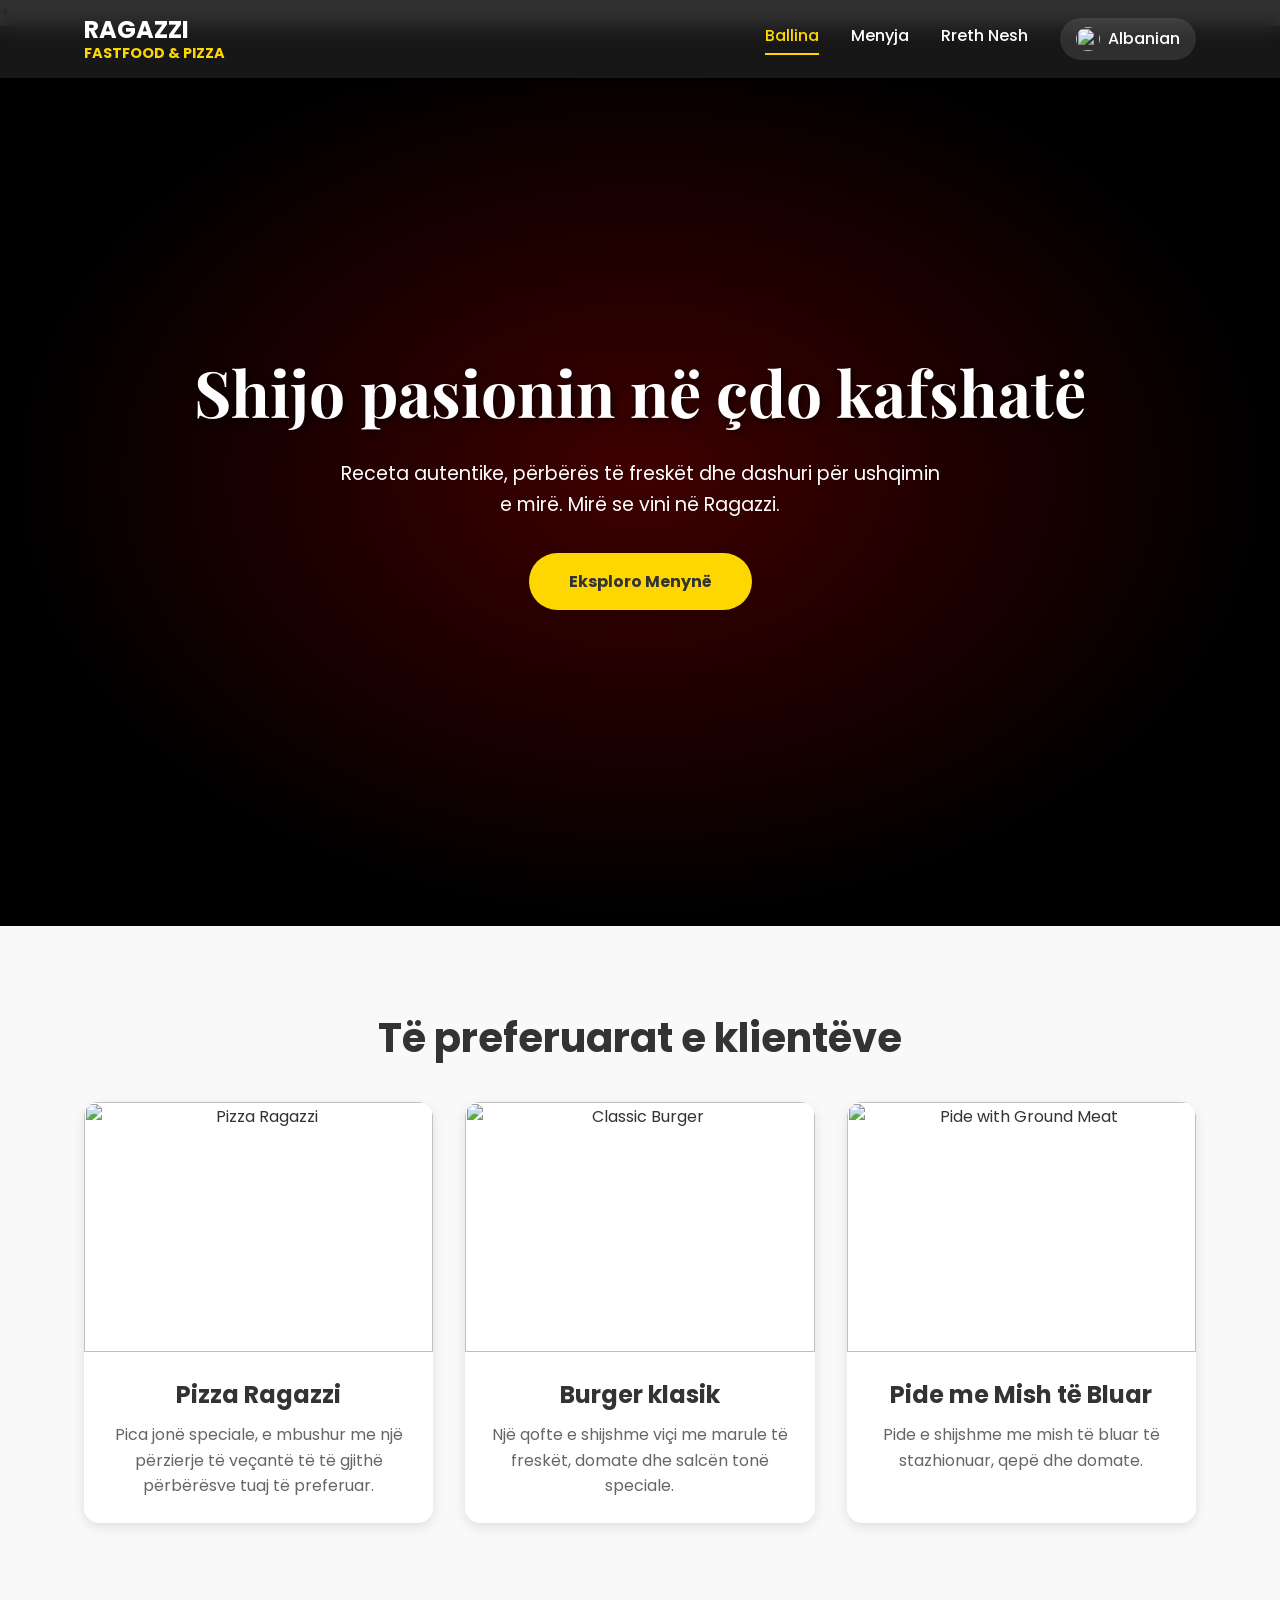
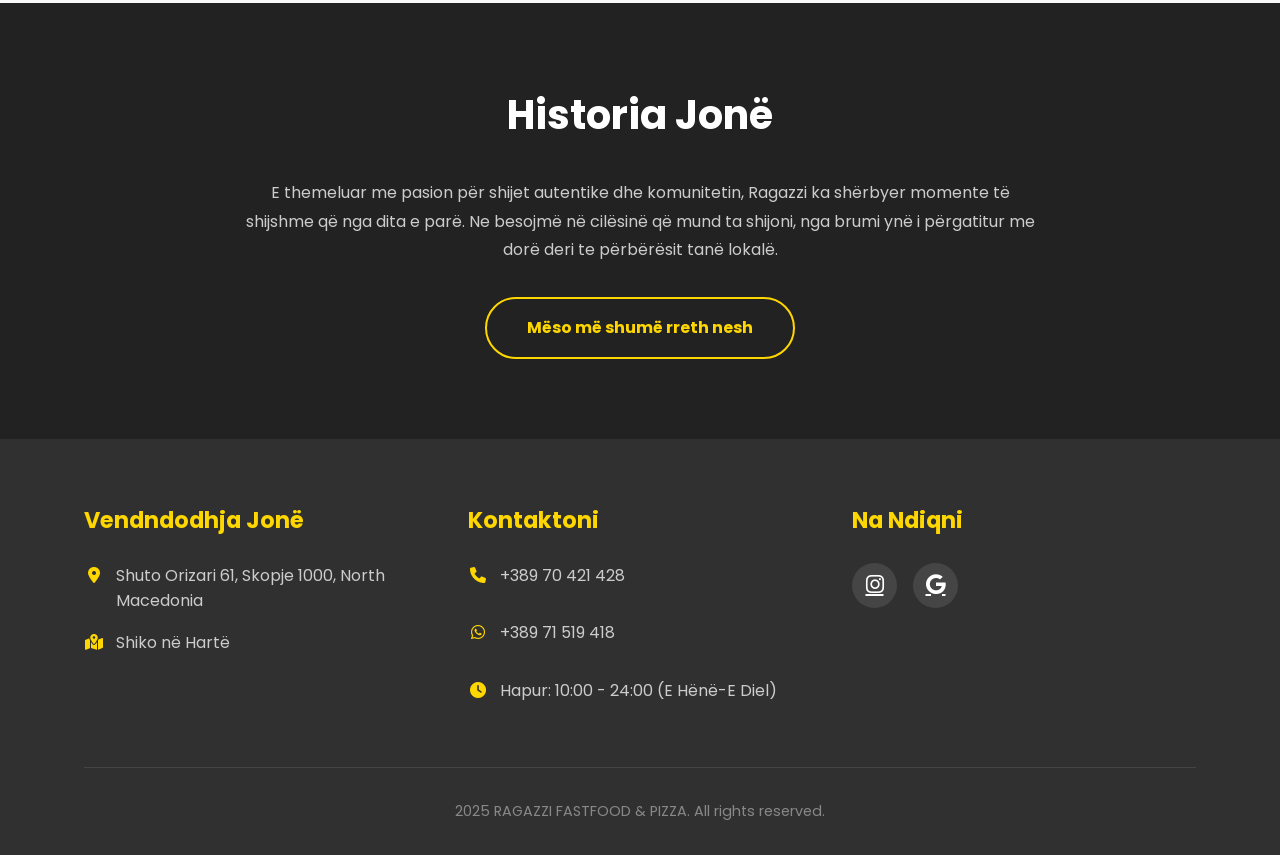
==== commit 20e678b5: "Update index.html" ====
--- a/index.html
+++ b/index.html
@@ -33,12 +33,12 @@
                 <a href="about.html" data-lang="about">About Us</a>
                 <div class="language-switcher">
                     <div class="selected-lang">
-                        <img src="https://flagcdn.com/gb.svg" alt="English Flag">
-                        <span data-lang-key="en">English</span>
+                        <img src="https://flagcdn.com/al.svg" alt="Albanian Flag">
+                        <span data-lang-key="sq">Albanian</span>
                     </div>
                     <div class="lang-dropdown">
+                        <a href="#" data-lang-code="sq"><img src="https://flagcdn.com/al.svg" alt="Albanian Flag"> Albanian</a>
                         <a href="#" data-lang-code="en"><img src="https://flagcdn.com/gb.svg" alt="English Flag"> English</a>
-                        <a href="#" data-lang-code="sq"><img src="https://flagcdn.com/al.svg" alt="Albanian Flag"> Albanian</a>
                         <a href="#" data-lang-code="mk"><img src="https://flagcdn.com/mk.svg" alt="Macedonian Flag"> Macedonian</a>
                         <a href="#" data-lang-code="tr"><img src="https://flagcdn.com/tr.svg" alt="Turkish Flag"> Turkish</a>
                     </div>
--- a/styles.css
+++ b/styles.css
@@ -62,11 +62,10 @@
     transition: var(--transition);
 }
 .main-nav a:hover, .main-nav a.active { color: var(--accent-color); border-bottom-color: var(--accent-color); }
-.header-actions { display: flex; align-items: center; gap: 1rem; }
 .mobile-nav-toggle { display: none; color: var(--white); font-size: 1.5rem; cursor: pointer; z-index: 1001; }
 
 /* Language Switcher */
-.language-switcher { position: relative; }
+.language-switcher { position: relative; margin-left: 2rem; }
 .selected-lang { display: flex; align-items: center; cursor: pointer; padding: 0.5rem 1rem; border-radius: 50px; background-color: rgba(255, 255, 255, 0.1); transition: background-color 0.3s ease; }
 .selected-lang:hover { background-color: rgba(255, 255, 255, 0.2); }
 .selected-lang img { width: 24px; height: 24px; margin-right: 0.5rem; border-radius: 50%; }
@@ -126,8 +125,7 @@
 .featured-items { background: var(--light-bg); }
 .about-preview { background: #222; color: var(--white); text-align: center; }
 .featured-items h2, .about-preview h2, .about-section h1, .about-section h2 { text-align: center; font-size: 2.5rem; margin-bottom: 2rem; }
-.about-section h1, .about-section h2 { font-family: 'Playfair Display', serif; margin-top: 3rem; margin-bottom: 0.75rem; }
-.about-section:first-child h1 { margin-top: 0; }
+.about-section h1, .about-section h2 { font-family: 'Playfair Display', serif; }
 .about-preview p, .about-text p { max-width: 800px; margin: 0 auto 2rem; line-height: 1.8; color: #ccc; }
 .about-text p, .pizzaiolo-section p { color: #555; }
 .items-grid { display: grid; grid-template-columns: repeat(auto-fit, minmax(300px, 1fr)); gap: 2rem; }
@@ -240,7 +238,7 @@
     padding: 0 1rem;
 }
 .nav-btn { background: rgba(255,255,255,0.2); border: 1px solid rgba(255,255,255,0.3); color: var(--white); width: 55px; height: 55px; border-radius: 50%; cursor: pointer; font-size: 1.2rem; transition: all 0.3s ease; backdrop-filter: blur(5px); display: flex; justify-content: center; align-items: center; padding: 1rem; line-height: 1; }
-.order-now-btn { background: var(--accent-color); color: var(--text-color); border: none; padding: 1rem 2rem; font-size: 1.1rem; font-weight: 800; border-radius: 50px; cursor: pointer; transition: all 0.3s ease; text-transform: uppercase; white-space: nowrap; flex: 1; max-width: 300px; text-align: center; box-shadow: 0 4px 15px rgba(0,0,0,0.2); letter-spacing: 0.5px; }
+.order-now-btn { background: var(--accent-color); color: var(--text-color); border: none; padding: 1rem 3rem; font-size: 1.1rem; font-weight: bold; border-radius: 50px; cursor: pointer; transition: all 0.3s ease; text-transform: uppercase; white-space: nowrap; min-width: 180px; text-align: center; box-shadow: 0 4px 15px rgba(0,0,0,0.2); }
 .nav-btn:hover { background: rgba(255,215,0,0.2); }
 .order-now-btn:hover { transform: translateY(-3px); box-shadow: var(--shadow-hover); }
 .pizza-image-container, .pizza-info, .ingredients { transition: opacity 0.4s ease, transform 0.4s cubic-bezier(0.68, -0.55, 0.27, 1.55); }
@@ -330,10 +328,8 @@
     .main-nav.mobile-open { display: flex; }
     .main-nav a { margin: 0.8rem 0; font-size: 1.1rem; border-bottom: none; }
     .main-nav a:hover, .main-nav a.active { border-bottom: none; }
-    .selected-lang span { display: none; }
-    .selected-lang { padding: 0.4rem; }
-    .selected-lang img { margin-right: 0; }
-    .lang-dropdown { background-color: #333; }
+    .language-switcher { margin: 0.8rem 0 0 0; }
+    .lang-dropdown { top: auto; bottom: 120%; right: 50%; transform: translateX(50%); background-color: #333; }
     .lang-dropdown a { color: var(--white); }
     .lang-dropdown a:hover { background-color: rgba(255,255,255,0.1); }
 }
@@ -352,8 +348,9 @@
         margin-bottom: 1.5rem;
         background: rgba(0,0,0,0.15);
     }
-    .category-scroller { overflow: hidden; padding: 0.5rem 1rem; }
-    .category-chip { display: flex; align-items: center; gap: 0.5rem; padding: 0.6rem 1rem; border-radius: 50px; background: rgba(0,0,0,0.2); color: var(--white); font-size: 1rem; text-decoration: none; white-space: nowrap; transition: all 0.3s ease; border: 1px solid rgba(255,255,255,0.2); flex-shrink: 0; }
+    .category-scroller { display: flex; overflow-x: auto; scrollbar-width: none; -webkit-overflow-scrolling: touch; padding: 0.5rem 1rem; gap: 0.75rem; }
+    .category-scroller::-webkit-scrollbar { display: none; }
+    .category-chip { display: flex; align-items: center; gap: 0.5rem; padding: 0.6rem 1rem; border-radius: 50px; background: rgba(0,0,0,0.2); color: var(--white); font-size: 1rem; text-decoration: none; white-space: nowrap; transition: all 0.3s ease; border: 1px solid rgba(255,255,255,0.2); }
     .category-chip.active, .category-chip:hover { background: var(--accent-color); color: #000; transform: translateY(-2px); border-color: var(--accent-color); box-shadow: 0 4px 10px rgba(0,0,0,0.2); }
 
     /* Mobile Pizza Display */
@@ -366,7 +363,7 @@
     .pizza-description { font-size: 0.95rem; white-space: normal; } /* Allow wrapping on small screens */
     .pizza-navigation { justify-content: center; gap: 1rem; padding: 0 1rem; }
     .nav-btn { width: 45px; height: 45px; font-size: 1rem; }
-    .order-now-btn { padding: 0.8rem 1.5rem; font-size: 1rem; font-weight: 800; flex: 1; max-width: 280px; }
+    .order-now-btn { padding: 0.7rem 1.5rem; font-size: 1rem; flex-grow: 0; }
     
     /* Mobile Footer */
     .footer-content { text-align: left; }
